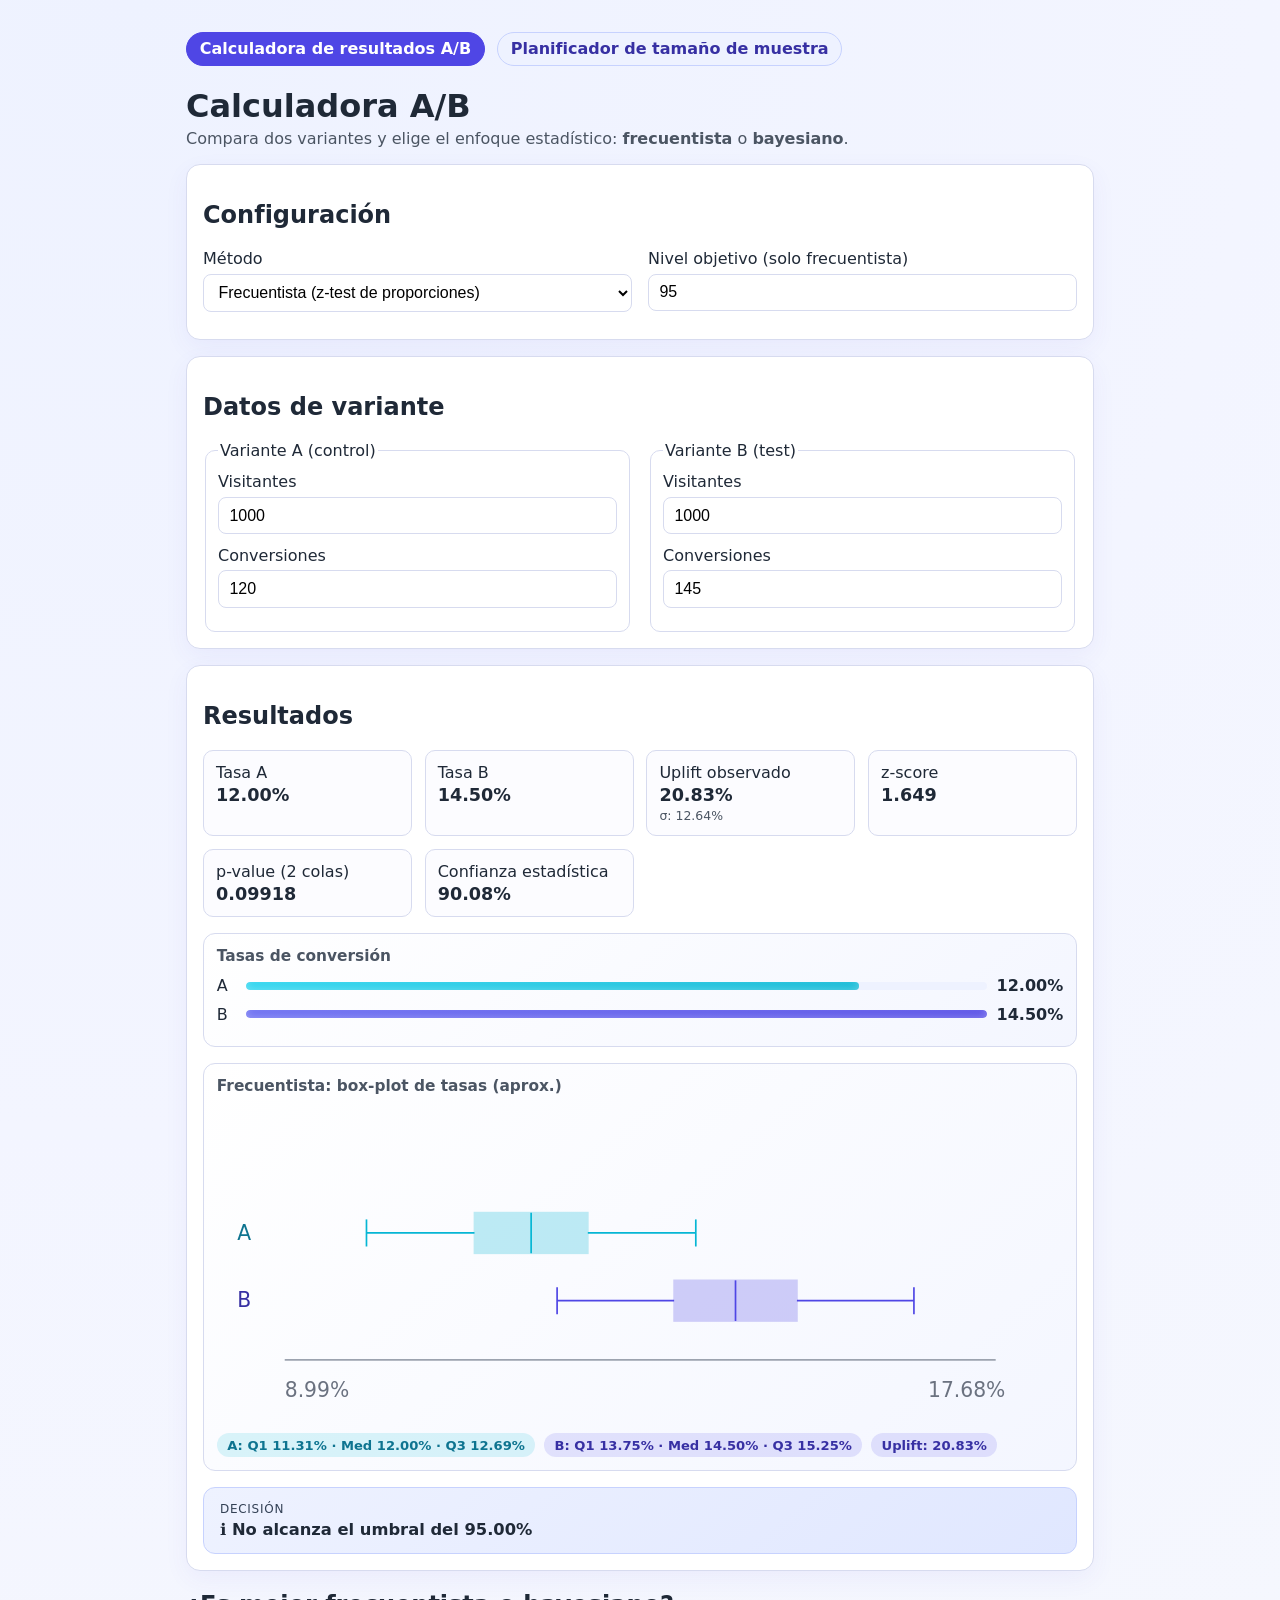
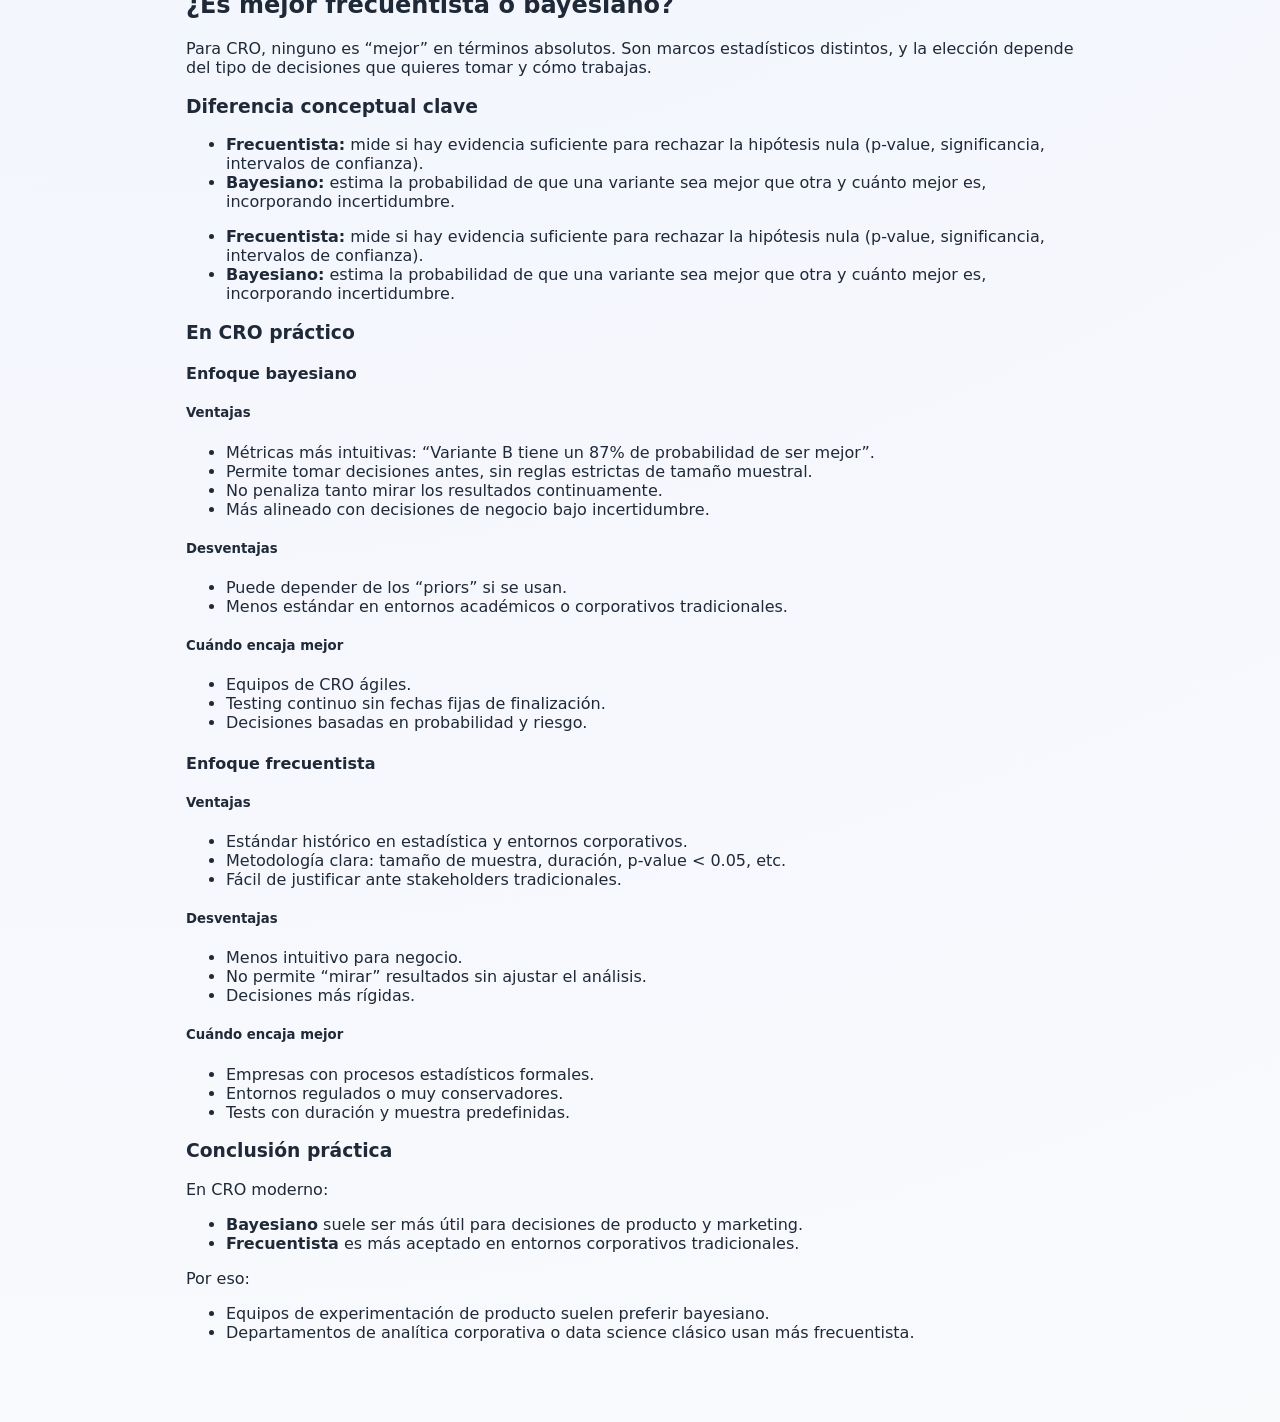
==== index.html @ 06b10251 "Add files via upload" ====
<!doctype html>
<html lang="es">
<head>
  <meta charset="UTF-8" />
  <meta name="viewport" content="width=device-width, initial-scale=1.0" />
  <title>Calculadora A/B: Frecuentista o Bayesiana</title>
  <link rel="stylesheet" href="styles.css" />
</head>
<body>
  <main class="container">
    <nav class="top-nav" aria-label="Navegación principal">
      <a class="nav-link active" href="index.html">Calculadora de resultados A/B</a>
      <a class="nav-link" href="planner.html">Planificador de tamaño de muestra</a>
    </nav>

    <h1>Calculadora A/B</h1>
    <p class="subtitle">Compara dos variantes y elige el enfoque estadístico: <strong>frecuentista</strong> o <strong>bayesiano</strong>.</p>

    <section class="card">
      <h2>Configuración</h2>
      <div class="grid two-cols">
        <label>
          Método
          <select id="method">
            <option value="frequentist">Frecuentista (z-test de proporciones)</option>
            <option value="bayesian">Bayesiano (Beta-Binomial)</option>
          </select>
        </label>
        <label id="confidenceField">
          Nivel objetivo (solo frecuentista)
          <input id="confidenceTarget" type="number" min="50" max="99.99" step="0.01" value="95" />
        </label>
      </div>
    </section>

    <section class="card">
      <h2>Datos de variante</h2>
      <div class="grid two-cols">
        <fieldset>
          <legend>Variante A (control)</legend>
          <label>Visitantes <input id="visitorsA" type="number" min="1" value="1000" /></label>
          <label>Conversiones <input id="conversionsA" type="number" min="0" value="120" /></label>
        </fieldset>

        <fieldset>
          <legend>Variante B (test)</legend>
          <label>Visitantes <input id="visitorsB" type="number" min="1" value="1000" /></label>
          <label>Conversiones <input id="conversionsB" type="number" min="0" value="145" /></label>
        </fieldset>
      </div>
    </section>

    <section class="card" id="results" aria-live="polite">
      <h2>Resultados</h2>
      <div id="resultContent">Modifica cualquier valor para recalcular automáticamente.</div>
    </section>
    <section> 
    <section>
      <h2>¿Es mejor frecuentista o bayesiano?</h2>
      <p>Para CRO, ninguno es “mejor” en términos absolutos. Son marcos estadísticos distintos, y la elección depende del tipo de decisiones que quieres tomar y cómo trabajas.</p>

      <h3>Diferencia conceptual clave</h3>
        <ul>
          <li><strong>Frecuentista:</strong> mide si hay evidencia suficiente para rechazar la hipótesis nula (p-value, significancia, intervalos de confianza).</li>
          <li><strong>Bayesiano:</strong> estima la probabilidad de que una variante sea mejor que otra y cuánto mejor es, incorporando incertidumbre.</li>
        </ul>
      <ul>
        <li><strong>Frecuentista:</strong> mide si hay evidencia suficiente para rechazar la hipótesis nula (p-value, significancia, intervalos de confianza).</li>
        <li><strong>Bayesiano:</strong> estima la probabilidad de que una variante sea mejor que otra y cuánto mejor es, incorporando incertidumbre.</li>
      </ul>

      <h3>En CRO práctico</h3>
      

      <h4>Enfoque bayesiano</h4>
      

      <h5>Ventajas</h5>
      <ul>
        <li>Métricas más intuitivas: “Variante B tiene un 87% de probabilidad de ser mejor”.</li>
        <li>Permite tomar decisiones antes, sin reglas estrictas de tamaño muestral.</li>
        <li>No penaliza tanto mirar los resultados continuamente.</li>
        <li>Más alineado con decisiones de negocio bajo incertidumbre.</li>
      </ul>
      

      <h5>Desventajas</h5>
      <ul>
        <li>Puede depender de los “priors” si se usan.</li>
        <li>Menos estándar en entornos académicos o corporativos tradicionales.</li>
      </ul>
      

      <h5>Cuándo encaja mejor</h5>
      <ul>
        <li>Equipos de CRO ágiles.</li>
        <li>Testing continuo sin fechas fijas de finalización.</li>
        <li>Decisiones basadas en probabilidad y riesgo.</li>
      </ul>
      

      <h4>Enfoque frecuentista</h4>
      

      <h5>Ventajas</h5>
      <ul>
        <li>Estándar histórico en estadística y entornos corporativos.</li>
        <li>Metodología clara: tamaño de muestra, duración, p-value &lt; 0.05, etc.</li>
        <li>Fácil de justificar ante stakeholders tradicionales.</li>
      </ul>
      

      <h5>Desventajas</h5>
      <ul>
        <li>Menos intuitivo para negocio.</li>
        <li>No permite “mirar” resultados sin ajustar el análisis.</li>
        <li>Decisiones más rígidas.</li>
      </ul>
      

      <h5>Cuándo encaja mejor</h5>
      <ul>
        <li>Empresas con procesos estadísticos formales.</li>
        <li>Entornos regulados o muy conservadores.</li>
        <li>Tests con duración y muestra predefinidas.</li>
      </ul>
      

      <h3>Conclusión práctica</h3>
      <p>En CRO moderno:</p>
      <ul>
        <li><strong>Bayesiano</strong> suele ser más útil para decisiones de producto y marketing.</li>
        <li><strong>Frecuentista</strong> es más aceptado en entornos corporativos tradicionales.</li>
      </ul>
      

      <p>Por eso:</p>
      <ul>
        <li>Equipos de experimentación de producto suelen preferir bayesiano.</li>
        <li>Departamentos de analítica corporativa o data science clásico usan más frecuentista.</li>
      </ul>
      

    </section>
    

  </main>

  <script src="app.js"></script>
</body>
</html>
---- styles.css ----
:root {
  color-scheme: light;
  --bg: #f3f5ff;
  --card: #ffffff;
  --text: #1f2937;
  --muted: #4b5563;
  --accent: #4f46e5;
  --border: #d7dbef;
  --a: #06b6d4;
  --b: #4f46e5;
}

* { box-sizing: border-box; }

body {
  margin: 0;
  font-family: Inter, system-ui, -apple-system, Segoe UI, Roboto, sans-serif;
  background: radial-gradient(circle at 10% 0%, #eef2ff 0%, #f3f5ff 35%, #f8fafc 100%);
  color: var(--text);
}

.container {
  max-width: 940px;
  margin: 2rem auto;
  padding: 0 1rem 2rem;
}

h1 { margin-bottom: 0.25rem; }
.subtitle { margin-top: 0; color: var(--muted); }

.card {
  background: var(--card);
  border: 1px solid var(--border);
  border-radius: 14px;
  padding: 1rem;
  margin-top: 1rem;
  box-shadow: 0 8px 24px rgba(79, 70, 229, 0.06);
}

.grid {
  display: grid;
  gap: 1rem;
}

.two-cols {
  grid-template-columns: repeat(auto-fit, minmax(250px, 1fr));
}

fieldset {
  border: 1px solid var(--border);
  border-radius: 10px;
  padding: 0.75rem;
}

label {
  display: flex;
  flex-direction: column;
  gap: 0.35rem;
  margin-bottom: 0.7rem;
}

input, select {
  font-size: 1rem;
  border: 1px solid var(--border);
  border-radius: 8px;
  padding: 0.55rem 0.65rem;
  background: #fff;
}

.result-grid {
  display: grid;
  grid-template-columns: repeat(auto-fit, minmax(180px, 1fr));
  gap: 0.8rem;
}

.metric {
  border: 1px solid var(--border);
  border-radius: 10px;
  padding: 0.75rem;
  background: #fcfcff;
}

.metric strong {
  display: block;
  margin-top: 0.2rem;
  font-size: 1.1rem;
}


.metric-sub {
  display: block;
  margin-top: 0.2rem;
  font-size: 0.78rem;
  color: var(--muted);
  font-weight: 500;
}

.chart-block {
  margin-top: 1rem;
  border: 1px solid var(--border);
  border-radius: 12px;
  padding: 0.8rem;
}

.glassy {
  background: linear-gradient(140deg, rgba(255, 255, 255, 0.95), rgba(241, 244, 255, 0.8));
}

.chart-block h3 {
  font-size: 0.96rem;
  margin: 0 0 0.7rem;
  color: var(--muted);
}

.bar-row {
  display: grid;
  grid-template-columns: 20px 1fr auto;
  gap: 0.6rem;
  align-items: center;
  margin-bottom: 0.6rem;
}

.bar-track {
  background: #eef2ff;
  border-radius: 999px;
  height: 8px;
  overflow: hidden;
}

.bar {
  height: 100%;
  border-radius: 999px;
  box-shadow: inset 0 -2px 8px rgba(255, 255, 255, 0.35);
}

.bar.a { background: linear-gradient(90deg, #22d3ee, #06b6d4); }
.bar.b { background: linear-gradient(90deg, #6366f1, #4f46e5); }

.dist-chart {
  width: 100%;
  display: block;
}

.posterior-fill-a { fill: rgba(6, 182, 212, 0.25); }
.posterior-fill-b { fill: rgba(79, 70, 229, 0.26); }
.posterior-line-a { stroke: var(--a); stroke-width: 1; fill: none; }
.posterior-line-b { stroke: var(--b); stroke-width: 1; fill: none; }
.mean-line-a { stroke: var(--a); stroke-width: 1; stroke-dasharray: 5 4; }
.mean-line-b { stroke: var(--b); stroke-width: 1; stroke-dasharray: 5 4; }

.legend-inline {
  display: flex;
  gap: 0.55rem;
  flex-wrap: wrap;
  margin-top: 0.35rem;
}

.pill {
  font-size: 0.82rem;
  border-radius: 999px;
  padding: 0.28rem 0.65rem;
  font-weight: 600;
}

.pill.a { background: rgba(6, 182, 212, 0.14); color: #0e7490; }
.pill.b { background: rgba(79, 70, 229, 0.14); color: #3730a3; }


.decision-box {
  margin-top: 1rem;
  border-radius: 12px;
  padding: 0.9rem 1rem;
  border: 1px solid var(--border);
  background: #f8fafc;
}

.decision-box.success {
  border-color: #86efac;
  background: linear-gradient(140deg, #f0fdf4, #dcfce7);
}

.decision-box.neutral {
  border-color: #c7d2fe;
  background: linear-gradient(140deg, #eef2ff, #e0e7ff);
}

.decision-label {
  display: block;
  font-size: 0.75rem;
  text-transform: uppercase;
  letter-spacing: 0.06em;
  color: #334155;
  margin-bottom: 0.2rem;
}

.decision-box strong {
  font-size: 1.02rem;
}

.note { color: var(--muted); margin-top: 0.9rem; }
.error {
  color: #b91c1c;
  font-weight: 600;
}

.hidden { display: none; }

.decision-box.neutral {
  border-color: #c7d2fe;
  background: linear-gradient(140deg, #eef2ff, #e0e7ff);
}

.decision-label {
  display: block;
  font-size: 0.75rem;
  text-transform: uppercase;
  letter-spacing: 0.06em;
  color: #334155;
  margin-bottom: 0.2rem;
}

.decision-box strong {
  font-size: 1.02rem;
}

.note { color: var(--muted); margin-top: 0.9rem; }
.error {
  color: #b91c1c;
  font-weight: 600;
}

.hidden { display: none; }

.top-nav {
  display: flex;
  gap: 0.75rem;
  margin-bottom: 1rem;
  flex-wrap: wrap;
}

.nav-link {
  text-decoration: none;
  color: #3730a3;
  border: 1px solid #c7d2fe;
  background: #eef2ff;
  border-radius: 999px;
  padding: 0.4rem 0.8rem;
  font-weight: 600;
}

.nav-link.active {
  color: #fff;
  background: var(--accent);
  border-color: var(--accent);
}

.btn-primary {
  border: 0;
  border-radius: 10px;
  background: var(--accent);
  color: #fff;
  font-size: 1rem;
  font-weight: 600;
  padding: 0.65rem 1rem;
  cursor: pointer;
}

.btn-primary:hover {
  filter: brightness(1.06);
}

.optional-card {
  border-style: dashed;
}

.compact {
  margin-top: 0;
  margin-bottom: 0.8rem;
}

input[readonly] {
  background: #f1f5f9;
  color: #475569;
}
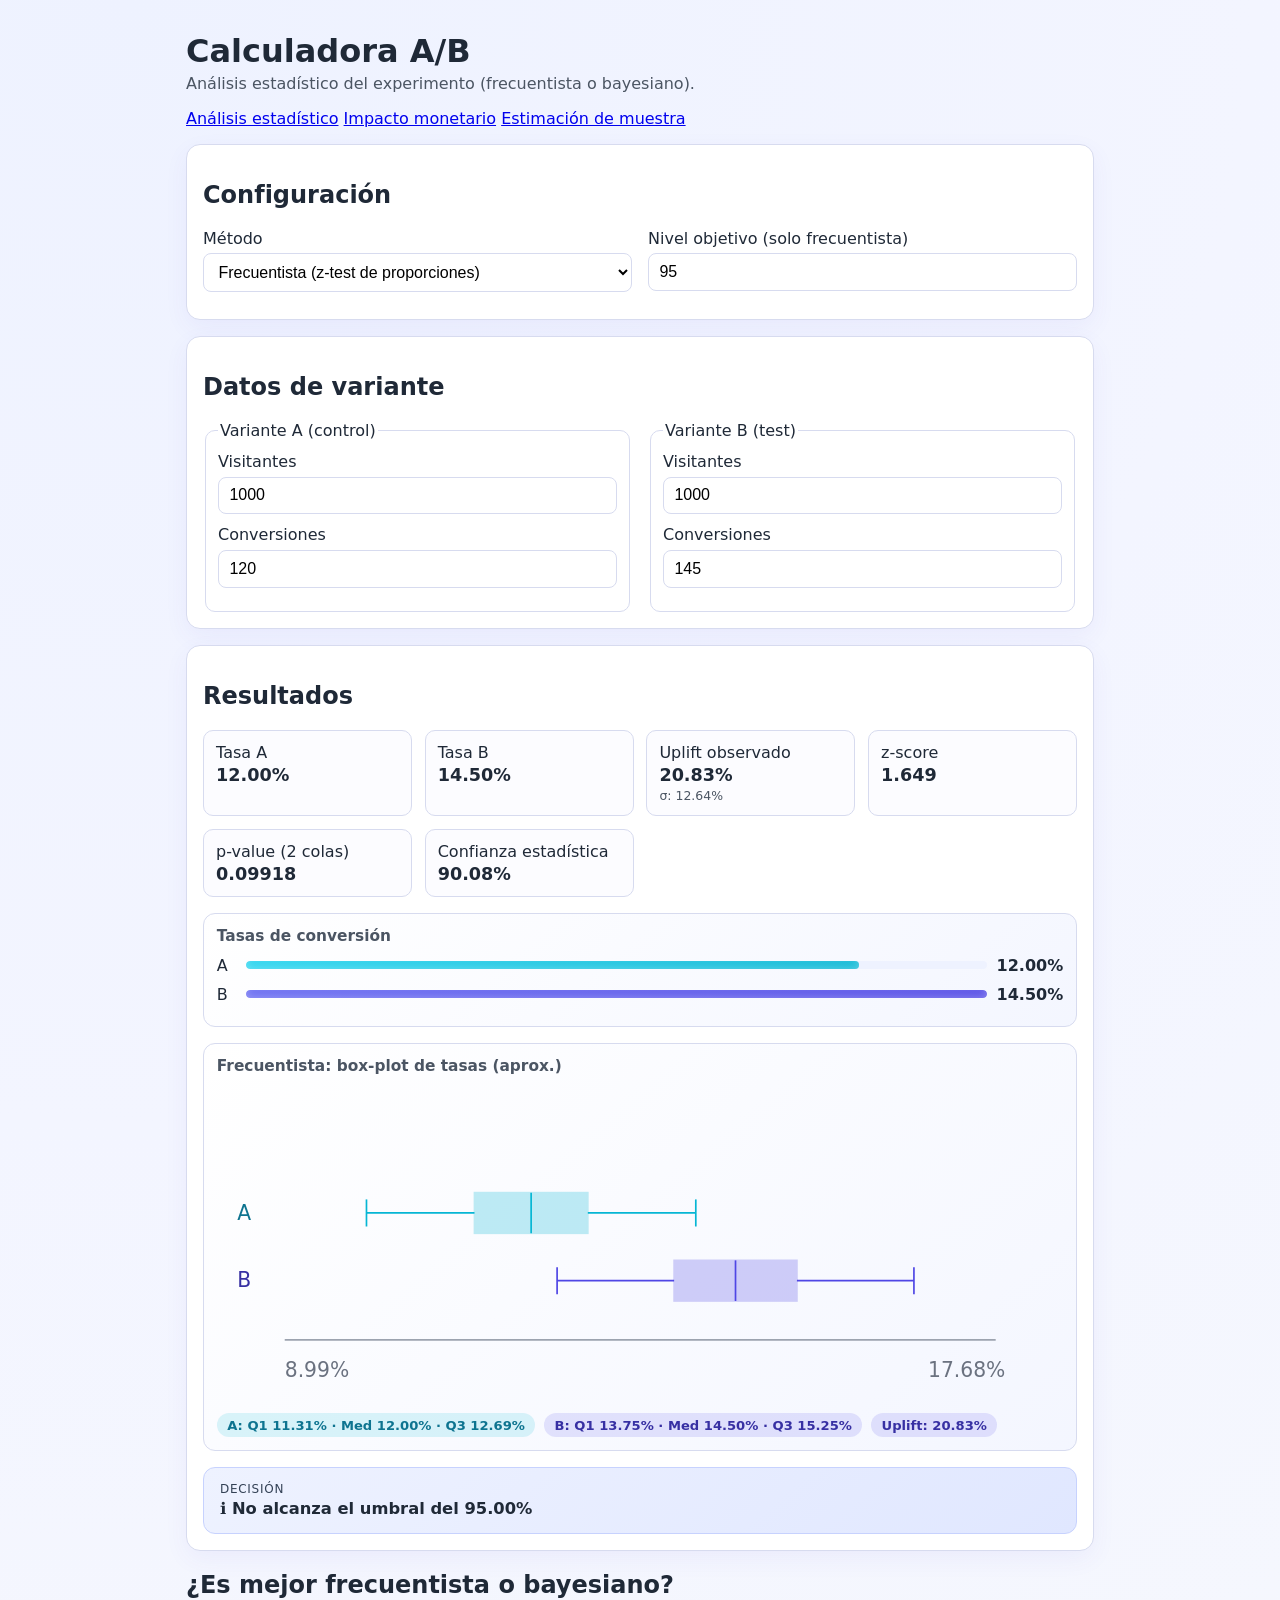
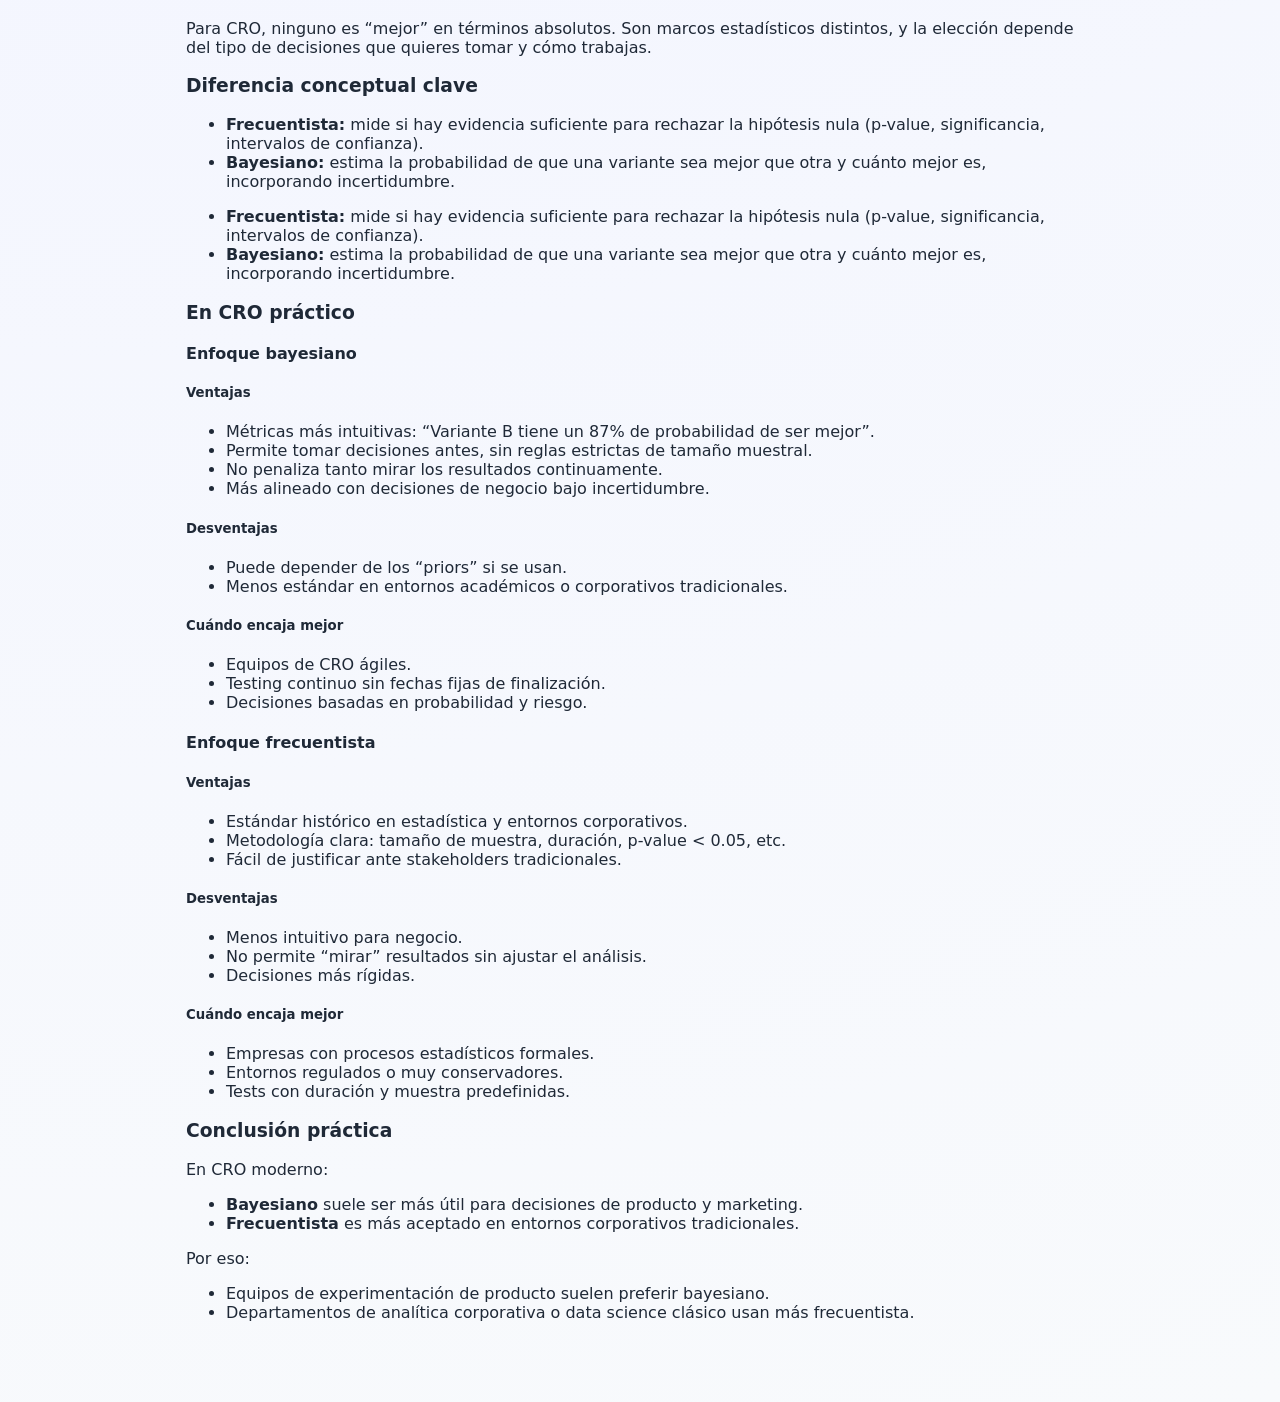
==== commit 1f149a42: "Update index.html" ====
--- a/index.html
+++ b/index.html
@@ -3,18 +3,19 @@
 <head>
   <meta charset="UTF-8" />
   <meta name="viewport" content="width=device-width, initial-scale=1.0" />
-  <title>Calculadora A/B: Frecuentista o Bayesiana</title>
+  <title>Calculadora A/B · Análisis estadístico</title>
   <link rel="stylesheet" href="styles.css" />
 </head>
 <body>
   <main class="container">
-    <nav class="top-nav" aria-label="Navegación principal">
-      <a class="nav-link active" href="index.html">Calculadora de resultados A/B</a>
-      <a class="nav-link" href="planner.html">Planificador de tamaño de muestra</a>
+    <h1>Calculadora A/B</h1>
+    <p class="subtitle">Análisis estadístico del experimento (frecuentista o bayesiano).</p>
+
+    <nav class="page-nav" aria-label="Calculadoras">
+      <a class="page-link active" href="index.html">Análisis estadístico</a>
+      <a class="page-link" href="impacto-monetario.html">Impacto monetario</a>
+      <a class="page-link" href="estimacion-muestra.html">Estimación de muestra</a>
     </nav>
-
-    <h1>Calculadora A/B</h1>
-    <p class="subtitle">Compara dos variantes y elige el enfoque estadístico: <strong>frecuentista</strong> o <strong>bayesiano</strong>.</p>
 
     <section class="card">
       <h2>Configuración</h2>
@@ -148,4 +149,4 @@
 
   <script src="app.js"></script>
 </body>
-</html>+</html>
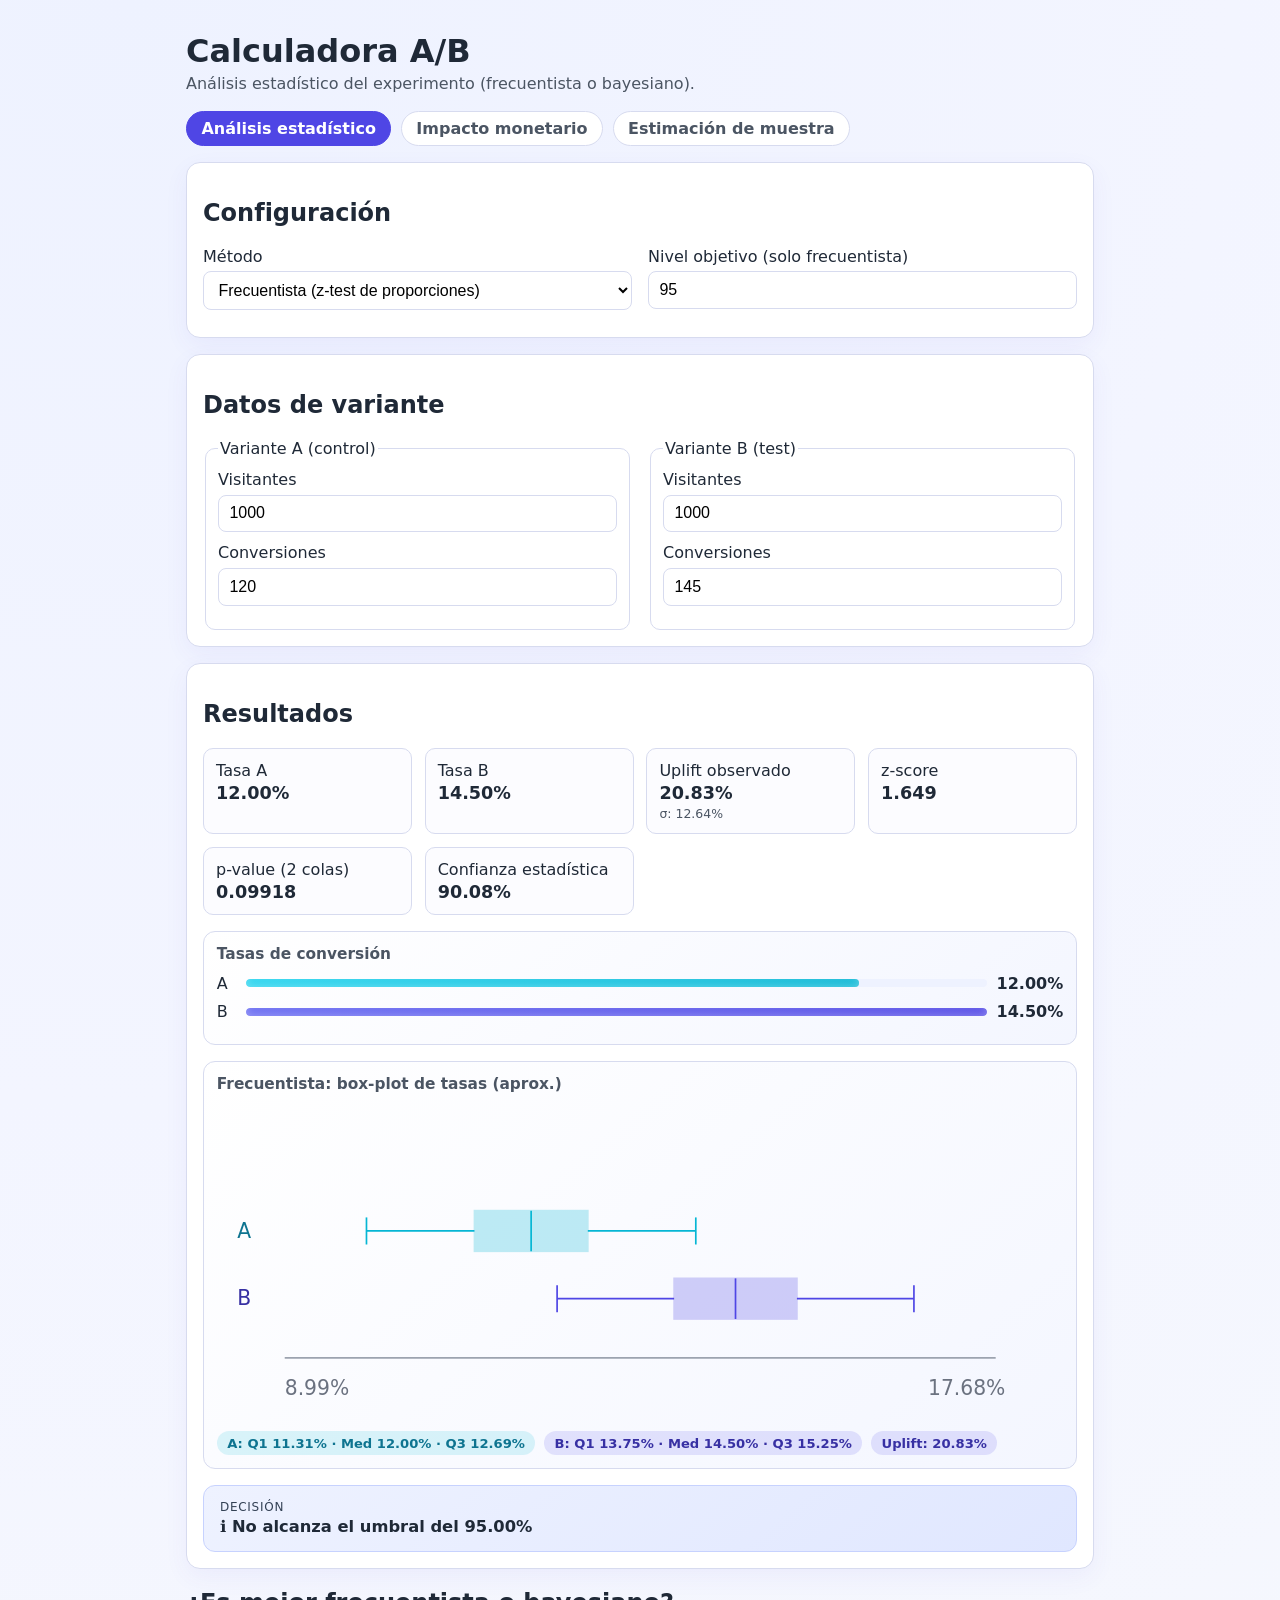
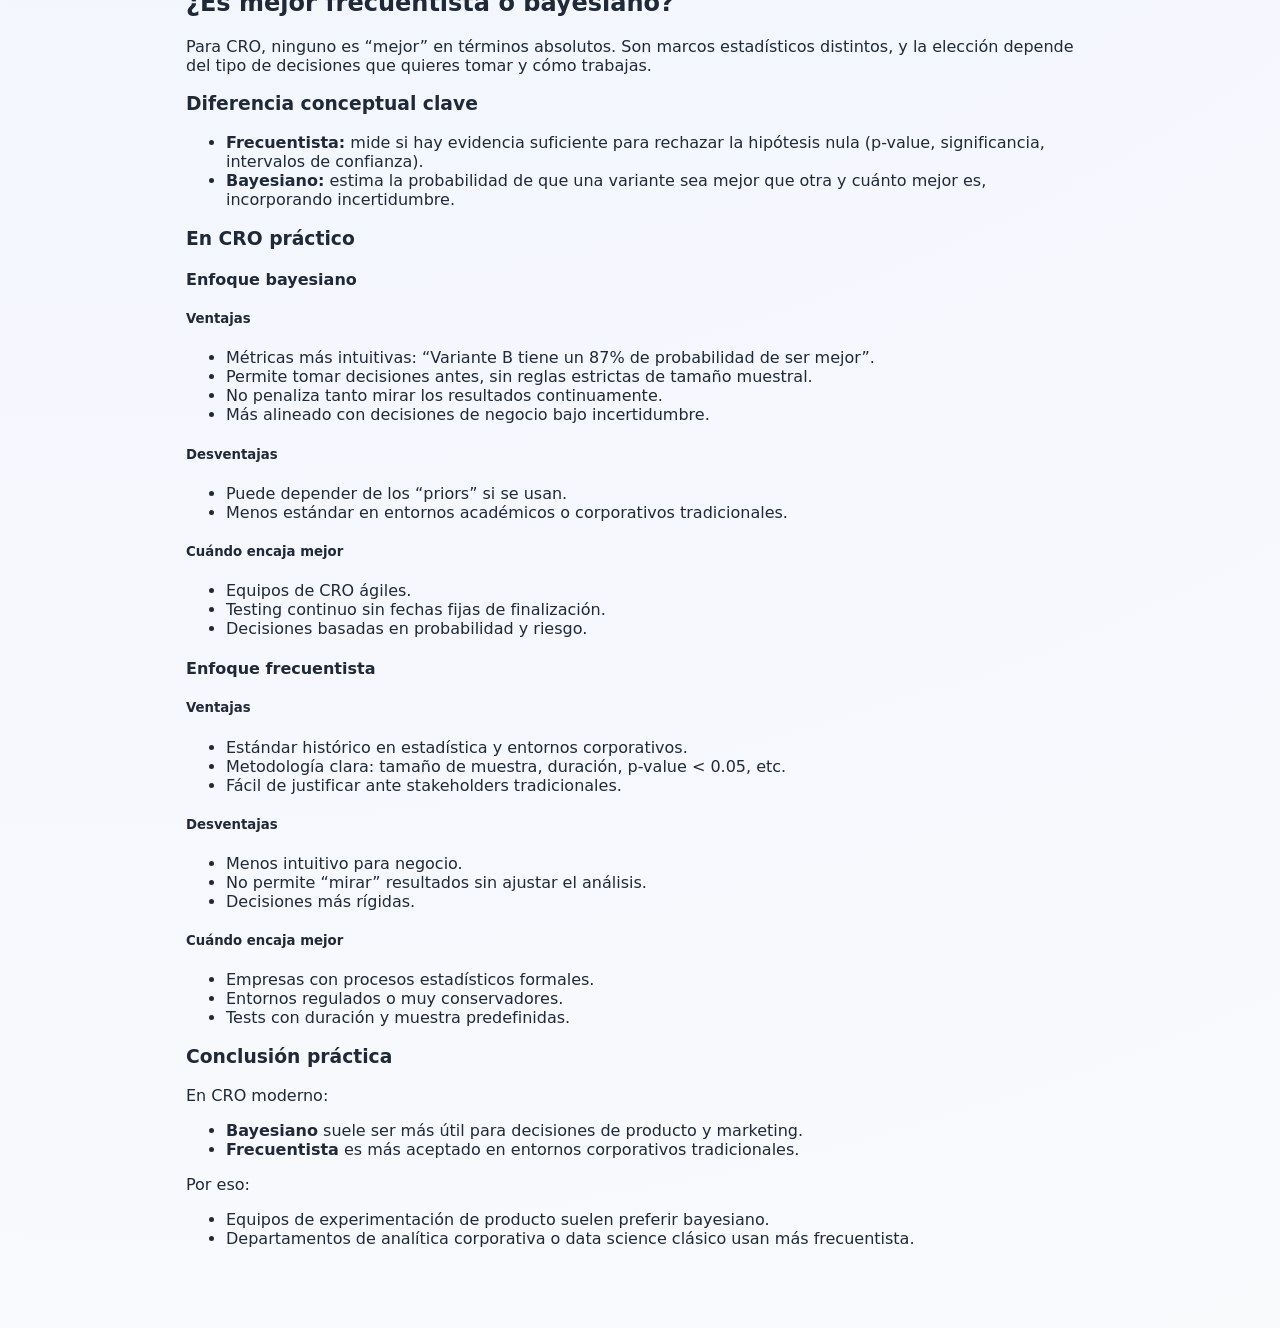
==== commit 4dd0447b: "Update index.html" ====
--- a/index.html
+++ b/index.html
@@ -65,10 +65,6 @@
           <li><strong>Frecuentista:</strong> mide si hay evidencia suficiente para rechazar la hipótesis nula (p-value, significancia, intervalos de confianza).</li>
           <li><strong>Bayesiano:</strong> estima la probabilidad de que una variante sea mejor que otra y cuánto mejor es, incorporando incertidumbre.</li>
         </ul>
-      <ul>
-        <li><strong>Frecuentista:</strong> mide si hay evidencia suficiente para rechazar la hipótesis nula (p-value, significancia, intervalos de confianza).</li>
-        <li><strong>Bayesiano:</strong> estima la probabilidad de que una variante sea mejor que otra y cuánto mejor es, incorporando incertidumbre.</li>
-      </ul>
 
       <h3>En CRO práctico</h3>
       
--- a/styles.css
+++ b/styles.css
@@ -205,80 +205,52 @@
 
 .hidden { display: none; }
 
-.decision-box.neutral {
-  border-color: #c7d2fe;
-  background: linear-gradient(140deg, #eef2ff, #e0e7ff);
-}
-
-.decision-label {
-  display: block;
-  font-size: 0.75rem;
-  text-transform: uppercase;
-  letter-spacing: 0.06em;
-  color: #334155;
-  margin-bottom: 0.2rem;
-}
-
-.decision-box strong {
-  font-size: 1.02rem;
-}
-
-.note { color: var(--muted); margin-top: 0.9rem; }
-.error {
-  color: #b91c1c;
+.primary-btn {
+  border: 0;
+  background: var(--accent);
+  color: #fff;
+  border-radius: 10px;
+  padding: 0.6rem 1rem;
+  font-weight: 700;
+  cursor: pointer;
+}
+
+.formula-box {
+  margin-top: 1rem;
+  border: 1px dashed var(--border);
+  border-radius: 10px;
+  padding: 0.8rem;
+  background: #f9faff;
+}
+
+.formula-box h3 {
+  margin-top: 0;
+  margin-bottom: 0.45rem;
+}
+
+.formula-box p {
+  margin: 0.35rem 0;
+}
+
+.page-nav {
+  display: flex;
+  gap: 0.6rem;
+  flex-wrap: wrap;
+  margin: 1.1rem 0 0.3rem;
+}
+
+.page-link {
+  text-decoration: none;
+  border: 1px solid var(--border);
+  border-radius: 999px;
+  padding: 0.45rem 0.9rem;
+  color: var(--muted);
+  background: #fff;
   font-weight: 600;
 }
 
-.hidden { display: none; }
-
-.top-nav {
-  display: flex;
-  gap: 0.75rem;
-  margin-bottom: 1rem;
-  flex-wrap: wrap;
-}
-
-.nav-link {
-  text-decoration: none;
-  color: #3730a3;
-  border: 1px solid #c7d2fe;
-  background: #eef2ff;
-  border-radius: 999px;
-  padding: 0.4rem 0.8rem;
-  font-weight: 600;
-}
-
-.nav-link.active {
+.page-link.active {
   color: #fff;
   background: var(--accent);
   border-color: var(--accent);
 }
-
-.btn-primary {
-  border: 0;
-  border-radius: 10px;
-  background: var(--accent);
-  color: #fff;
-  font-size: 1rem;
-  font-weight: 600;
-  padding: 0.65rem 1rem;
-  cursor: pointer;
-}
-
-.btn-primary:hover {
-  filter: brightness(1.06);
-}
-
-.optional-card {
-  border-style: dashed;
-}
-
-.compact {
-  margin-top: 0;
-  margin-bottom: 0.8rem;
-}
-
-input[readonly] {
-  background: #f1f5f9;
-  color: #475569;
-}
